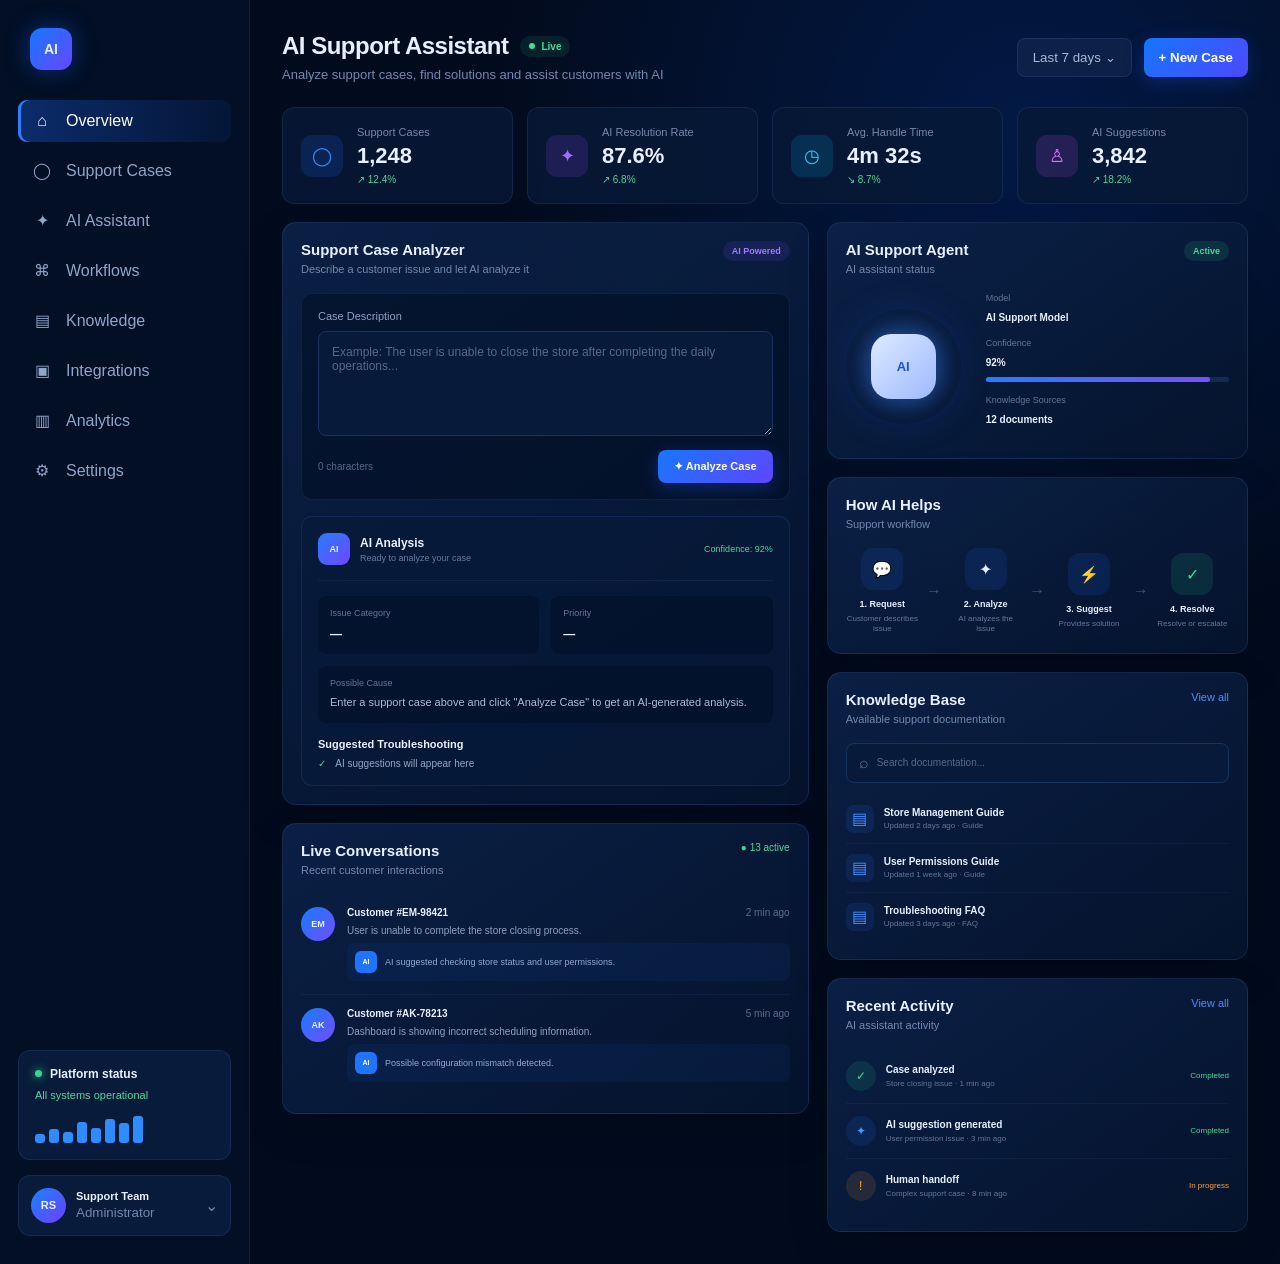
==== index.html @ 220fa3e8 "demo files" ====
<!DOCTYPE html>
<html lang="en">
<head>
    <meta charset="UTF-8">
    <meta name="viewport" content="width=device-width, initial-scale=1.0">

    <title>AI Support Assistant</title>

    <link rel="stylesheet" href="style.css">
</head>

<body>

    <div class="app-container">

        <!-- ================= SIDEBAR ================= -->

        <aside class="sidebar">

            <div class="logo">
                <div class="logo-icon">AI</div>
            </div>

            <nav class="navigation">

                <a href="#" class="nav-item active">
                    <span class="nav-icon">⌂</span>
                    <span>Overview</span>
                </a>

                <a href="#" class="nav-item">
                    <span class="nav-icon">◯</span>
                    <span>Support Cases</span>
                </a>

                <a href="#" class="nav-item">
                    <span class="nav-icon">✦</span>
                    <span>AI Assistant</span>
                </a>

                <a href="#" class="nav-item">
                    <span class="nav-icon">⌘</span>
                    <span>Workflows</span>
                </a>

                <a href="#" class="nav-item">
                    <span class="nav-icon">▤</span>
                    <span>Knowledge</span>
                </a>

                <a href="#" class="nav-item">
                    <span class="nav-icon">▣</span>
                    <span>Integrations</span>
                </a>

                <a href="#" class="nav-item">
                    <span class="nav-icon">▥</span>
                    <span>Analytics</span>
                </a>

                <a href="#" class="nav-item">
                    <span class="nav-icon">⚙</span>
                    <span>Settings</span>
                </a>

            </nav>

            <!-- System status -->

            <div class="system-status">

                <div class="status-title">
                    <span class="status-dot"></span>
                    Platform status
                </div>

                <div class="status-text">
                    All systems operational
                </div>

                <div class="mini-chart">
                    <span></span>
                    <span></span>
                    <span></span>
                    <span></span>
                    <span></span>
                    <span></span>
                    <span></span>
                    <span></span>
                </div>

            </div>

            <!-- User -->

            <div class="user-card">

                <div class="user-avatar">
                    RS
                </div>

                <div class="user-info">
                    <strong>Support Team</strong>
                    <small>Administrator</small>
                </div>

                <span class="dropdown">⌄</span>

            </div>

        </aside>


        <!-- ================= MAIN CONTENT ================= -->

        <main class="main-content">

            <!-- Header -->

            <header class="top-header">

                <div>

                    <div class="title-row">

                        <h1>AI Support Assistant</h1>

                        <span class="live-badge">
                            <span></span>
                            Live
                        </span>

                    </div>

                    <p>
                        Analyze support cases, find solutions and assist customers with AI
                    </p>

                </div>

                <div class="header-actions">

                    <button class="date-button">
                        Last 7 days
                        <span>⌄</span>
                    </button>

                    <button class="new-case-button">
                        + New Case
                    </button>

                </div>

            </header>


            <!-- ================= METRICS ================= -->

            <section class="metrics-grid">

                <div class="metric-card">

                    <div class="metric-icon blue">
                        ◯
                    </div>

                    <div class="metric-content">

                        <span>Support Cases</span>

                        <strong>1,248</strong>

                        <small class="positive">
                            ↗ 12.4%
                        </small>

                    </div>

                </div>


                <div class="metric-card">

                    <div class="metric-icon purple">
                        ✦
                    </div>

                    <div class="metric-content">

                        <span>AI Resolution Rate</span>

                        <strong>87.6%</strong>

                        <small class="positive">
                            ↗ 6.8%
                        </small>

                    </div>

                </div>


                <div class="metric-card">

                    <div class="metric-icon cyan">
                        ◷
                    </div>

                    <div class="metric-content">

                        <span>Avg. Handle Time</span>

                        <strong>4m 32s</strong>

                        <small class="positive">
                            ↘ 8.7%
                        </small>

                    </div>

                </div>


                <div class="metric-card">

                    <div class="metric-icon pink">
                        ♙
                    </div>

                    <div class="metric-content">

                        <span>AI Suggestions</span>

                        <strong>3,842</strong>

                        <small class="positive">
                            ↗ 18.2%
                        </small>

                    </div>

                </div>

            </section>


            <!-- ================= MAIN GRID ================= -->

            <section class="dashboard-grid">


                <!-- LEFT COLUMN -->

                <div class="left-column">


                    <!-- CASE ANALYZER -->

                    <div class="panel case-panel">

                        <div class="panel-header">

                            <div>

                                <h2>Support Case Analyzer</h2>

                                <p>
                                    Describe a customer issue and let AI analyze it
                                </p>

                            </div>

                            <span class="ai-badge">
                                AI Powered
                            </span>

                        </div>


                        <div class="case-input-area">

                            <label for="caseInput">
                                Case Description
                            </label>

                            <textarea
                                id="caseInput"
                                placeholder="Example: The user is unable to close the store after completing the daily operations..."
                            ></textarea>


                            <div class="input-footer">

                                <span>
                                    <span id="characterCount">0</span> characters
                                </span>

                                <button
                                    class="analyze-button"
                                    id="analyzeButton"
                                >
                                    <span>✦</span>
                                    Analyze Case
                                </button>

                            </div>

                        </div>


                        <!-- AI RESULT -->

                        <div
                            class="analysis-result"
                            id="analysisResult"
                        >

                            <div class="result-header">

                                <div class="result-title">

                                    <div class="ai-avatar">
                                        AI
                                    </div>

                                    <div>

                                        <strong>AI Analysis</strong>

                                        <small>
                                            Ready to analyze your case
                                        </small>

                                    </div>

                                </div>

                                <span class="confidence">
                                    Confidence: 92%
                                </span>

                            </div>


                            <div class="result-grid">

                                <div class="result-item">

                                    <span>Issue Category</span>

                                    <strong id="category">
                                        —
                                    </strong>

                                </div>


                                <div class="result-item">

                                    <span>Priority</span>

                                    <strong id="priority">
                                        —
                                    </strong>

                                </div>


                                <div class="result-item full">

                                    <span>Possible Cause</span>

                                    <p id="cause">
                                        Enter a support case above and click
                                        "Analyze Case" to get an AI-generated analysis.
                                    </p>

                                </div>

                            </div>


                            <div class="suggested-actions">

                                <h3>Suggested Troubleshooting</h3>

                                <ul id="suggestions">

                                    <li>
                                        <span>✓</span>
                                        AI suggestions will appear here
                                    </li>

                                </ul>

                            </div>

                        </div>

                    </div>


                    <!-- LIVE CONVERSATIONS -->

                    <div class="panel">

                        <div class="panel-header">

                            <div>

                                <h2>Live Conversations</h2>

                                <p>Recent customer interactions</p>

                            </div>

                            <span class="active-count">
                                ● 13 active
                            </span>

                        </div>


                        <div class="conversation">

                            <div class="conversation-avatar">
                                EM
                            </div>

                            <div class="conversation-content">

                                <div class="conversation-name">
                                    <strong>Customer #EM-98421</strong>
                                    <span>2 min ago</span>
                                </div>

                                <p>
                                    User is unable to complete the store closing process.
                                </p>

                                <div class="ai-message">

                                    <div class="small-ai">
                                        AI
                                    </div>

                                    <span>
                                        AI suggested checking store status and user permissions.
                                    </span>

                                </div>

                            </div>

                        </div>


                        <div class="conversation">

                            <div class="conversation-avatar">
                                AK
                            </div>

                            <div class="conversation-content">

                                <div class="conversation-name">
                                    <strong>Customer #AK-78213</strong>
                                    <span>5 min ago</span>
                                </div>

                                <p>
                                    Dashboard is showing incorrect scheduling information.
                                </p>

                                <div class="ai-message">

                                    <div class="small-ai">
                                        AI
                                    </div>

                                    <span>
                                        Possible configuration mismatch detected.
                                    </span>

                                </div>

                            </div>

                        </div>

                    </div>


                </div>


                <!-- RIGHT COLUMN -->

                <div class="right-column">


                    <!-- AI AGENT -->

                    <div class="panel agent-panel">

                        <div class="panel-header">

                            <div>

                                <h2>AI Support Agent</h2>

                                <p>AI assistant status</p>

                            </div>

                            <span class="active-badge">
                                Active
                            </span>

                        </div>


                        <div class="agent-body">

                            <div class="robot-container">

                                <div class="robot">
                                    AI
                                </div>

                            </div>


                            <div class="agent-details">

                                <div class="detail">

                                    <span>Model</span>

                                    <strong>AI Support Model</strong>

                                </div>

                                <div class="detail">

                                    <span>Confidence</span>

                                    <strong>92%</strong>

                                    <div class="confidence-bar">

                                        <div></div>

                                    </div>

                                </div>

                                <div class="detail">

                                    <span>Knowledge Sources</span>

                                    <strong>12 documents</strong>

                                </div>

                            </div>

                        </div>

                    </div>


                    <!-- HOW AI HELPS -->

                    <div class="panel">

                        <div class="panel-header">

                            <div>

                                <h2>How AI Helps</h2>

                                <p>Support workflow</p>

                            </div>

                        </div>


                        <div class="ai-flow">

                            <div class="flow-item">

                                <div class="flow-icon">
                                    💬
                                </div>

                                <strong>1. Request</strong>

                                <small>
                                    Customer describes issue
                                </small>

                            </div>


                            <div class="flow-arrow">
                                →
                            </div>


                            <div class="flow-item">

                                <div class="flow-icon">
                                    ✦
                                </div>

                                <strong>2. Analyze</strong>

                                <small>
                                    AI analyzes the issue
                                </small>

                            </div>


                            <div class="flow-arrow">
                                →
                            </div>


                            <div class="flow-item">

                                <div class="flow-icon">
                                    ⚡
                                </div>

                                <strong>3. Suggest</strong>

                                <small>
                                    Provides solution
                                </small>

                            </div>


                            <div class="flow-arrow">
                                →
                            </div>


                            <div class="flow-item">

                                <div class="flow-icon success">
                                    ✓
                                </div>

                                <strong>4. Resolve</strong>

                                <small>
                                    Resolve or escalate
                                </small>

                            </div>

                        </div>

                    </div>


                    <!-- KNOWLEDGE BASE -->

                    <div class="panel">

                        <div class="panel-header">

                            <div>

                                <h2>Knowledge Base</h2>

                                <p>Available support documentation</p>

                            </div>

                            <a href="#">
                                View all
                            </a>

                        </div>


                        <div class="search-box">

                            <span>⌕</span>

                            <input
                                type="text"
                                placeholder="Search documentation..."
                            >

                        </div>


                        <div class="knowledge-item">

                            <div class="document-icon">
                                ▤
                            </div>

                            <div>

                                <strong>
                                    Store Management Guide
                                </strong>

                                <small>
                                    Updated 2 days ago · Guide
                                </small>

                            </div>

                        </div>


                        <div class="knowledge-item">

                            <div class="document-icon">
                                ▤
                            </div>

                            <div>

                                <strong>
                                    User Permissions Guide
                                </strong>

                                <small>
                                    Updated 1 week ago · Guide
                                </small>

                            </div>

                        </div>


                        <div class="knowledge-item">

                            <div class="document-icon">
                                ▤
                            </div>

                            <div>

                                <strong>
                                    Troubleshooting FAQ
                                </strong>

                                <small>
                                    Updated 3 days ago · FAQ
                                </small>

                            </div>

                        </div>

                    </div>


                    <!-- RECENT ACTIVITY -->

                    <div class="panel">

                        <div class="panel-header">

                            <div>

                                <h2>Recent Activity</h2>

                                <p>AI assistant activity</p>

                            </div>

                            <a href="#">
                                View all
                            </a>

                        </div>


                        <div class="activity">

                            <div class="activity-icon green">
                                ✓
                            </div>

                            <div>

                                <strong>
                                    Case analyzed
                                </strong>

                                <small>
                                    Store closing issue · 1 min ago
                                </small>

                            </div>

                            <span class="completed">
                                Completed
                            </span>

                        </div>


                        <div class="activity">

                            <div class="activity-icon blue">
                                ✦
                            </div>

                            <div>

                                <strong>
                                    AI suggestion generated
                                </strong>

                                <small>
                                    User permission issue · 3 min ago
                                </small>

                            </div>

                            <span class="completed">
                                Completed
                            </span>

                        </div>


                        <div class="activity">

                            <div class="activity-icon orange">
                                !
                            </div>

                            <div>

                                <strong>
                                    Human handoff
                                </strong>

                                <small>
                                    Complex support case · 8 min ago
                                </small>

                            </div>

                            <span class="in-progress">
                                In progress
                            </span>

                        </div>

                    </div>


                </div>

            </section>

        </main>

    </div>


    <script src="script.js"></script>

</body>
</html>
---- style.css ----
/* ==============================
   GLOBAL
================================ */

* {
    margin: 0;
    padding: 0;
    box-sizing: border-box;
}

body {
    font-family: Arial, Helvetica, sans-serif;
    background: #020b1d;
    color: #e8f0ff;
    min-height: 100vh;
}

button,
input,
textarea {
    font-family: inherit;
}


/* ==============================
   APP CONTAINER
================================ */

.app-container {
    display: flex;
    min-height: 100vh;
    background:
        radial-gradient(
            circle at 80% 10%,
            rgba(0, 91, 255, 0.18),
            transparent 35%
        ),
        #020b1d;
}


/* ==============================
   SIDEBAR
================================ */

.sidebar {
    width: 250px;
    min-height: 100vh;
    background: rgba(3, 15, 38, 0.95);
    border-right: 1px solid rgba(100, 150, 255, 0.12);

    display: flex;
    flex-direction: column;

    padding: 28px 18px;
}

.logo {
    padding: 0 12px 30px;
}

.logo-icon {
    width: 42px;
    height: 42px;

    display: flex;
    align-items: center;
    justify-content: center;

    border-radius: 12px;

    background: linear-gradient(
        135deg,
        #1677ff,
        #6547ff
    );

    box-shadow: 0 0 25px rgba(30, 100, 255, 0.4);

    font-weight: 800;
    font-size: 14px;
}


/* ==============================
   NAVIGATION
================================ */

.navigation {
    display: flex;
    flex-direction: column;
    gap: 7px;
}

.nav-item {
    display: flex;
    align-items: center;
    gap: 14px;

    padding: 12px 14px;

    color: #8fa5c9;
    text-decoration: none;

    border-radius: 9px;

    transition: 0.2s ease;
}

.nav-item:hover {
    background: rgba(35, 91, 180, 0.15);
    color: white;
}

.nav-item.active {
    background: linear-gradient(
        90deg,
        rgba(30, 103, 255, 0.32),
        rgba(30, 103, 255, 0.08)
    );

    color: white;

    box-shadow:
        inset 3px 0 0 #2d7dff;
}

.nav-icon {
    width: 20px;
    text-align: center;
    font-size: 16px;
}


/* ==============================
   SYSTEM STATUS
================================ */

.system-status {
    margin-top: auto;

    padding: 16px;

    border-radius: 12px;

    background: rgba(12, 31, 65, 0.8);
    border: 1px solid rgba(85, 135, 220, 0.15);
}

.status-title {
    display: flex;
    align-items: center;
    gap: 8px;

    font-size: 12px;
    font-weight: 600;
}

.status-dot {
    width: 7px;
    height: 7px;

    border-radius: 50%;

    background: #35d58a;
    box-shadow: 0 0 10px #35d58a;
}

.status-text {
    margin-top: 8px;

    color: #4fd69a;
    font-size: 11px;
}

.mini-chart {
    height: 30px;

    display: flex;
    align-items: end;
    gap: 4px;

    margin-top: 12px;
}

.mini-chart span {
    width: 10px;
    height: 30%;

    background: #2e8cff;
    border-radius: 3px;
}

.mini-chart span:nth-child(2) {
    height: 45%;
}

.mini-chart span:nth-child(3) {
    height: 35%;
}

.mini-chart span:nth-child(4) {
    height: 70%;
}

.mini-chart span:nth-child(5) {
    height: 50%;
}

.mini-chart span:nth-child(6) {
    height: 80%;
}

.mini-chart span:nth-child(7) {
    height: 65%;
}

.mini-chart span:nth-child(8) {
    height: 90%;
}


/* ==============================
   USER CARD
================================ */

.user-card {
    margin-top: 15px;

    padding: 12px;

    display: flex;
    align-items: center;
    gap: 10px;

    background: rgba(12, 31, 65, 0.8);

    border: 1px solid rgba(85, 135, 220, 0.15);

    border-radius: 12px;
}

.user-avatar {
    width: 35px;
    height: 35px;

    display: flex;
    align-items: center;
    justify-content: center;

    border-radius: 50%;

    background: linear-gradient(
        135deg,
        #1684ff,
        #713cff
    );

    font-size: 11px;
    font-weight: bold;
}

.user-info {
    display: flex;
    flex-direction: column;
    flex: 1;
}

.user-info strong {
    font-size: 11px;
}

.user-info small {
    color: #7188ae;
    margin-top: 3px;
}

.dropdown {
    color: #7188ae;
}


/* ==============================
   MAIN CONTENT
================================ */

.main-content {
    flex: 1;

    padding: 32px;

    max-width: 1600px;
    margin: auto;
    width: 100%;
}


/* ==============================
   HEADER
================================ */

.top-header {
    display: flex;
    justify-content: space-between;
    align-items: center;

    margin-bottom: 25px;
}

.title-row {
    display: flex;
    align-items: center;
    gap: 12px;
}

.title-row h1 {
    font-size: 24px;
    letter-spacing: -0.5px;
}

.top-header p {
    margin-top: 7px;

    color: #7188ae;
    font-size: 13px;
}

.live-badge {
    display: flex;
    align-items: center;
    gap: 6px;

    padding: 5px 9px;

    border-radius: 20px;

    background: rgba(36, 211, 130, 0.1);

    color: #45dc95;

    font-size: 10px;
    font-weight: bold;
}

.live-badge span {
    width: 6px;
    height: 6px;

    border-radius: 50%;

    background: #45dc95;
}

.header-actions {
    display: flex;
    gap: 12px;
}

.date-button,
.new-case-button {
    border: none;
    border-radius: 8px;

    padding: 11px 15px;

    cursor: pointer;
}

.date-button {
    background: #0c2147;
    color: #a9b9d3;

    border: 1px solid rgba(100, 150, 220, 0.15);
}

.new-case-button {
    background: linear-gradient(
        135deg,
        #1675ff,
        #4c49ff
    );

    color: white;

    font-weight: 600;

    box-shadow: 0 5px 20px rgba(38, 95, 255, 0.25);
}


/* ==============================
   METRICS
================================ */

.metrics-grid {
    display: grid;

    grid-template-columns: repeat(4, 1fr);

    gap: 14px;

    margin-bottom: 18px;
}

.metric-card {
    display: flex;
    align-items: center;
    gap: 14px;

    padding: 18px;

    background: rgba(8, 25, 55, 0.85);

    border: 1px solid rgba(93, 139, 210, 0.13);

    border-radius: 12px;
}

.metric-icon {
    width: 42px;
    height: 42px;

    display: flex;
    align-items: center;
    justify-content: center;

    border-radius: 11px;

    font-size: 18px;
}

.metric-icon.blue {
    background: rgba(30, 115, 255, 0.16);
    color: #398aff;
}

.metric-icon.purple {
    background: rgba(143, 76, 255, 0.16);
    color: #a16cff;
}

.metric-icon.cyan {
    background: rgba(0, 192, 255, 0.14);
    color: #2fd1ff;
}

.metric-icon.pink {
    background: rgba(221, 70, 255, 0.14);
    color: #db72ff;
}

.metric-content {
    display: flex;
    flex-direction: column;
}

.metric-content span {
    color: #7589aa;
    font-size: 11px;
}

.metric-content strong {
    font-size: 22px;
    margin: 5px 0;
}

.positive {
    color: #42d996;
    font-size: 10px;
}


/* ==============================
   DASHBOARD GRID
================================ */

.dashboard-grid {
    display: grid;

    grid-template-columns: 1.25fr 1fr;

    gap: 18px;
}

.left-column,
.right-column {
    display: flex;
    flex-direction: column;
    gap: 18px;
}


/* ==============================
   PANELS
================================ */

.panel {
    background:
        linear-gradient(
            145deg,
            rgba(11, 34, 72, 0.92),
            rgba(5, 20, 46, 0.94)
        );

    border: 1px solid rgba(91, 140, 220, 0.14);

    border-radius: 14px;

    padding: 18px;

    box-shadow:
        0 15px 40px rgba(0, 0, 0, 0.15);
}

.panel-header {
    display: flex;
    justify-content: space-between;
    align-items: flex-start;

    margin-bottom: 18px;
}

.panel-header h2 {
    font-size: 15px;
}

.panel-header p {
    color: #7188ae;
    font-size: 11px;

    margin-top: 5px;
}

.panel-header a {
    color: #448fff;
    text-decoration: none;
    font-size: 11px;
}


/* ==============================
   AI BADGES
================================ */

.ai-badge,
.active-badge {
    padding: 5px 9px;

    border-radius: 20px;

    font-size: 9px;
    font-weight: bold;
}

.ai-badge {
    color: #9d7aff;
    background: rgba(135, 78, 255, 0.12);
}

.active-badge {
    color: #45d996;
    background: rgba(45, 210, 135, 0.12);
}


/* ==============================
   CASE INPUT
================================ */

.case-input-area {
    padding: 16px;

    background: rgba(3, 14, 35, 0.6);

    border: 1px solid rgba(90, 140, 220, 0.12);

    border-radius: 11px;
}

.case-input-area label {
    display: block;

    color: #8ea2c5;

    font-size: 11px;

    margin-bottom: 9px;
}

textarea {
    width: 100%;
    min-height: 105px;

    resize: vertical;

    padding: 13px;

    background: #071a39;

    border: 1px solid #16345e;

    border-radius: 8px;

    color: white;

    outline: none;

    font-size: 12px;
}

textarea:focus {
    border-color: #287fff;

    box-shadow:
        0 0 0 2px rgba(40, 127, 255, 0.1);
}

textarea::placeholder {
    color: #536987;
}

.input-footer {
    display: flex;
    align-items: center;
    justify-content: space-between;

    margin-top: 10px;

    color: #536987;

    font-size: 10px;
}

.analyze-button {
    border: none;

    padding: 10px 16px;

    border-radius: 8px;

    background: linear-gradient(
        135deg,
        #1677ff,
        #6045ff
    );

    color: white;

    font-size: 11px;
    font-weight: bold;

    cursor: pointer;

    box-shadow:
        0 5px 18px rgba(39, 91, 255, 0.3);

    transition: 0.2s;
}

.analyze-button:hover {
    transform: translateY(-1px);

    box-shadow:
        0 8px 25px rgba(39, 91, 255, 0.4);
}


/* ==============================
   ANALYSIS RESULT
================================ */

.analysis-result {
    margin-top: 16px;

    padding: 16px;

    background: rgba(8, 26, 58, 0.7);

    border: 1px solid rgba(60, 130, 255, 0.15);

    border-radius: 11px;
}

.result-header {
    display: flex;
    justify-content: space-between;
    align-items: center;

    padding-bottom: 15px;

    border-bottom: 1px solid rgba(100, 140, 200, 0.1);
}

.result-title {
    display: flex;
    align-items: center;
    gap: 10px;
}

.ai-avatar {
    width: 32px;
    height: 32px;

    display: flex;
    align-items: center;
    justify-content: center;

    border-radius: 9px;

    background: linear-gradient(
        135deg,
        #277dff,
        #7045ff
    );

    font-size: 9px;
    font-weight: bold;
}

.result-title strong {
    display: block;
    font-size: 12px;
}

.result-title small {
    display: block;

    color: #647b9f;

    margin-top: 3px;

    font-size: 9px;
}

.confidence {
    color: #45d996;

    font-size: 9px;
}

.result-grid {
    display: grid;

    grid-template-columns: 1fr 1fr;

    gap: 12px;

    margin-top: 15px;
}

.result-item {
    padding: 12px;

    background: rgba(2, 12, 31, 0.45);

    border-radius: 8px;
}

.result-item.full {
    grid-column: 1 / -1;
}

.result-item span {
    display: block;

    color: #607799;

    font-size: 9px;

    margin-bottom: 6px;
}

.result-item strong {
    font-size: 12px;
}

.result-item p {
    color: #a9bad3;

    font-size: 11px;

    line-height: 1.5;
}

.suggested-actions {
    margin-top: 15px;
}

.suggested-actions h3 {
    font-size: 11px;

    margin-bottom: 8px;
}

.suggested-actions ul {
    list-style: none;

    display: flex;
    flex-direction: column;

    gap: 7px;
}

.suggested-actions li {
    color: #93a8c8;

    font-size: 10px;
}

.suggested-actions li span {
    color: #42d996;

    margin-right: 7px;
}


/* ==============================
   CONVERSATIONS
================================ */

.active-count {
    color: #45d996;

    font-size: 10px;
}

.conversation {
    display: flex;

    gap: 12px;

    padding: 13px 0;

    border-bottom: 1px solid rgba(100, 140, 200, 0.08);
}

.conversation:last-child {
    border-bottom: none;
}

.conversation-avatar {
    width: 34px;
    height: 34px;

    flex-shrink: 0;

    display: flex;
    align-items: center;
    justify-content: center;

    border-radius: 50%;

    background: linear-gradient(
        135deg,
        #167cff,
        #714cff
    );

    font-size: 9px;
    font-weight: bold;
}

.conversation-content {
    flex: 1;
}

.conversation-name {
    display: flex;
    justify-content: space-between;

    font-size: 10px;
}

.conversation-name span {
    color: #586e91;
}

.conversation-content > p {
    color: #8ca0c0;

    font-size: 10px;

    margin: 7px 0;
}

.ai-message {
    display: flex;
    align-items: center;

    gap: 8px;

    padding: 8px;

    background: rgba(31, 105, 230, 0.08);

    border-radius: 7px;

    color: #8faad1;

    font-size: 9px;
}

.small-ai {
    width: 22px;
    height: 22px;

    display: flex;
    align-items: center;
    justify-content: center;

    background: #1f75ff;

    border-radius: 6px;

    color: white;

    font-size: 7px;
    font-weight: bold;
}


/* ==============================
   AGENT PANEL
================================ */

.agent-body {
    display: flex;

    align-items: center;

    gap: 25px;
}

.robot-container {
    width: 115px;
    height: 115px;

    display: flex;
    align-items: center;
    justify-content: center;

    border-radius: 50%;

    background:
        radial-gradient(
            circle,
            rgba(47, 126, 255, 0.25),
            transparent 65%
        );

    box-shadow:
        0 0 35px rgba(45, 105, 255, 0.15);
}

.robot {
    width: 65px;
    height: 65px;

    display: flex;
    align-items: center;
    justify-content: center;

    border-radius: 20px;

    background: linear-gradient(
        135deg,
        #dceaff,
        #9eb9ff
    );

    color: #1755cc;

    font-size: 13px;
    font-weight: 900;

    box-shadow:
        0 0 25px rgba(61, 133, 255, 0.5);
}

.agent-details {
    flex: 1;
}

.detail {
    margin-bottom: 13px;
}

.detail span {
    display: block;

    color: #607799;

    font-size: 9px;

    margin-bottom: 4px;
}

.detail strong {
    font-size: 10px;
}

.confidence-bar {
    height: 5px;

    background: #132b52;

    border-radius: 10px;

    margin-top: 7px;
}

.confidence-bar div {
    width: 92%;

    height: 100%;

    background: linear-gradient(
        90deg,
        #277cff,
        #7950ff
    );

    border-radius: inherit;
}


/* ==============================
   AI FLOW
================================ */

.ai-flow {
    display: flex;

    align-items: center;
    justify-content: space-between;

    gap: 7px;
}

.flow-item {
    flex: 1;

    text-align: center;
}

.flow-icon {
    width: 42px;
    height: 42px;

    display: flex;
    align-items: center;
    justify-content: center;

    margin: auto auto 9px;

    border-radius: 12px;

    background: rgba(35, 110, 255, 0.12);

    font-size: 16px;
}

.flow-icon.success {
    color: #42dc97;

    background: rgba(42, 213, 139, 0.12);
}

.flow-item strong {
    display: block;

    font-size: 9px;

    margin-bottom: 5px;
}

.flow-item small {
    display: block;

    color: #62799d;

    font-size: 8px;

    line-height: 1.3;
}

.flow-arrow {
    color: #315a91;
}


/* ==============================
   KNOWLEDGE BASE
================================ */

.search-box {
    display: flex;

    align-items: center;

    gap: 8px;

    padding: 10px 12px;

    background: #071a39;

    border: 1px solid #16345e;

    border-radius: 8px;

    margin-bottom: 12px;
}

.search-box span {
    color: #5d7599;
}

.search-box input {
    flex: 1;

    border: none;
    outline: none;

    background: transparent;

    color: white;

    font-size: 10px;
}

.search-box input::placeholder {
    color: #526a8c;
}

.knowledge-item {
    display: flex;

    align-items: center;

    gap: 10px;

    padding: 10px 0;

    border-bottom: 1px solid rgba(100, 140, 200, 0.08);
}

.knowledge-item:last-child {
    border-bottom: none;
}

.document-icon {
    width: 28px;
    height: 28px;

    display: flex;
    align-items: center;
    justify-content: center;

    border-radius: 7px;

    background: rgba(41, 118, 255, 0.12);

    color: #4790ff;
}

.knowledge-item strong {
    display: block;

    font-size: 10px;
}

.knowledge-item small {
    display: block;

    color: #607799;

    font-size: 8px;

    margin-top: 3px;
}


/* ==============================
   RECENT ACTIVITY
================================ */

.activity {
    display: flex;

    align-items: center;

    gap: 10px;

    padding: 12px 0;

    border-bottom: 1px solid rgba(100, 140, 200, 0.08);
}

.activity:last-child {
    border-bottom: none;
}

.activity-icon {
    width: 30px;
    height: 30px;

    display: flex;
    align-items: center;
    justify-content: center;

    border-radius: 50%;

    font-size: 12px;
}

.activity-icon.green {
    background: rgba(42, 214, 140, 0.12);
    color: #43dc98;
}

.activity-icon.blue {
    background: rgba(40, 120, 255, 0.12);
    color: #4b94ff;
}

.activity-icon.orange {
    background: rgba(255, 160, 50, 0.12);
    color: #ffa032;
}

.activity > div:nth-child(2) {
    flex: 1;
}

.activity strong {
    display: block;

    font-size: 10px;
}

.activity small {
    display: block;

    color: #607799;

    font-size: 8px;

    margin-top: 4px;
}

.completed,
.in-progress {
    font-size: 8px;
}

.completed {
    color: #43d997;
}

.in-progress {
    color: #ffa032;
}


/* ==============================
   RESPONSIVE
================================ */

@media (max-width: 1100px) {

    .sidebar {
        width: 210px;
    }

    .metrics-grid {
        grid-template-columns: repeat(2, 1fr);
    }

    .dashboard-grid {
        grid-template-columns: 1fr;
    }

}


@media (max-width: 700px) {

    .sidebar {
        display: none;
    }

    .main-content {
        padding: 18px;
    }

    .top-header {
        flex-direction: column;
        align-items: flex-start;
        gap: 15px;
    }

    .metrics-grid {
        grid-template-columns: 1fr;
    }

    .ai-flow {
        flex-direction: column;
    }

    .flow-arrow {
        transform: rotate(90deg);
    }

    .result-grid {
        grid-template-columns: 1fr;
    }

}
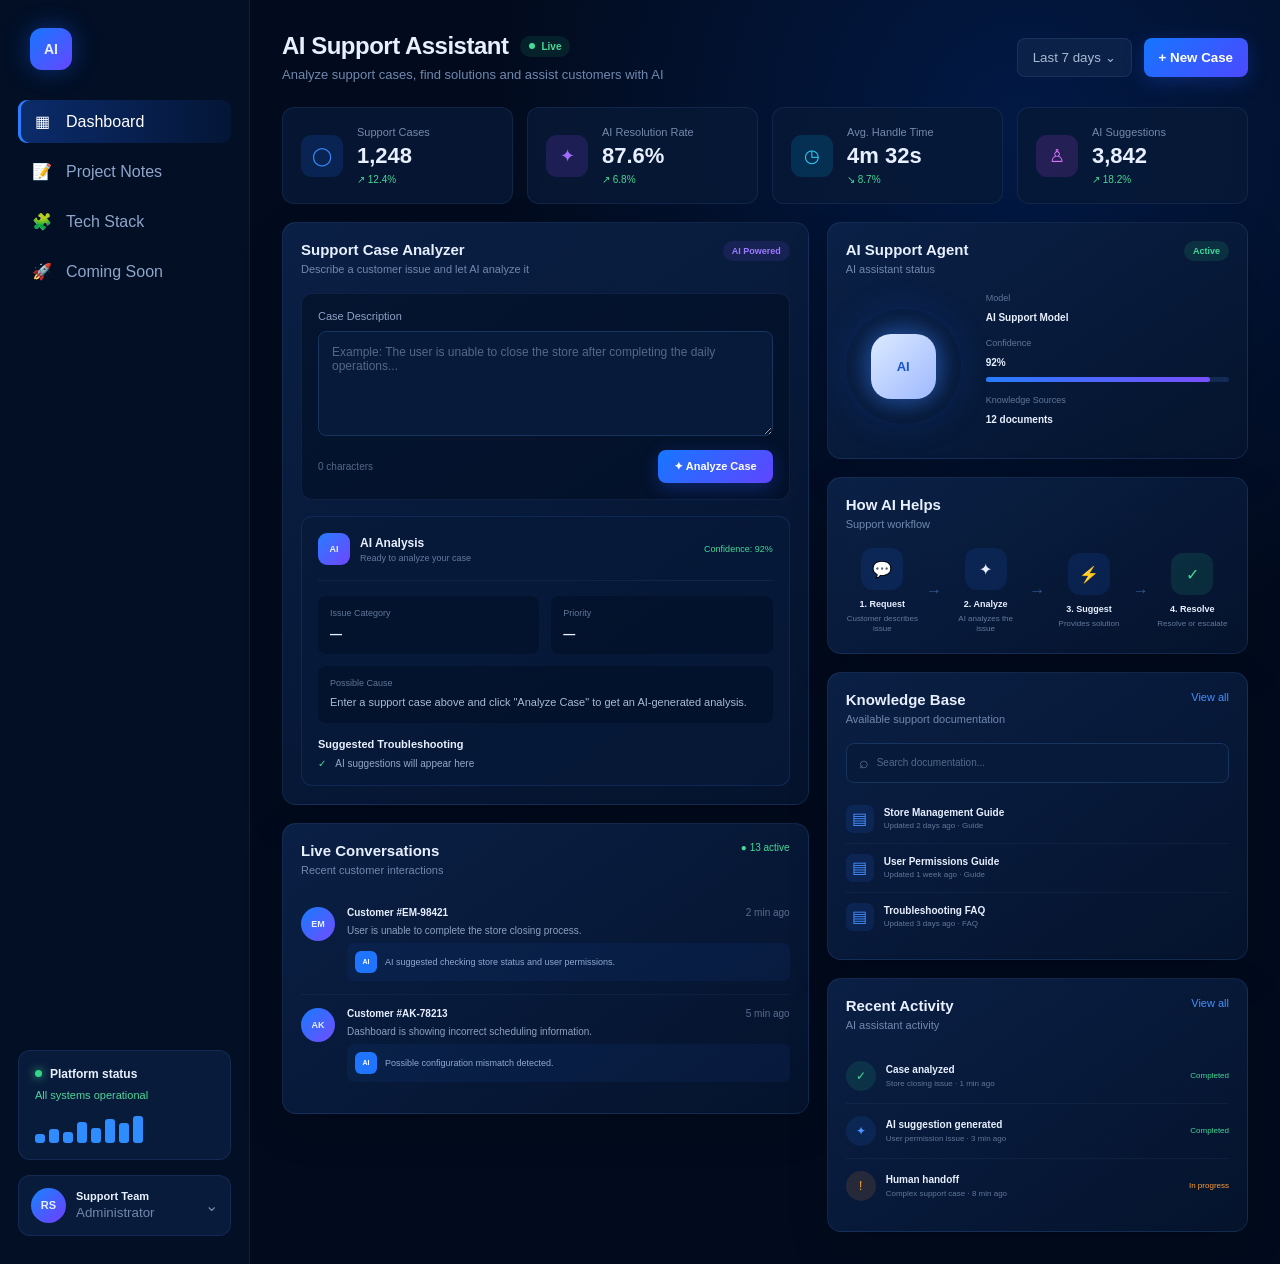
==== commit 05b9fc45: "enhance project structure with new pages, navigation, and styling; add CORS support in Flask app" ====
--- a/index.html
+++ b/index.html
@@ -24,11 +24,11 @@
             <nav class="navigation">
 
                 <a href="#" class="nav-item active">
-                    <span class="nav-icon">⌂</span>
-                    <span>Overview</span>
+                    <span class="nav-icon">▦</span>
+                    <span>Dashboard</span>
                 </a>
 
-                <a href="#" class="nav-item">
+                <!-- <a href="#" class="nav-item">
                     <span class="nav-icon">◯</span>
                     <span>Support Cases</span>
                 </a>
@@ -56,14 +56,39 @@
                 <a href="#" class="nav-item">
                     <span class="nav-icon">▥</span>
                     <span>Analytics</span>
+                </a> -->
+
+                <a href="#" class="nav-item page-link" data-page="notes">
+                    <span class="nav-icon">📝</span>
+                    <span>Project Notes</span>
                 </a>
 
-                <a href="#" class="nav-item">
+                <a href="#" class="nav-item page-link" data-page="techstack">
+                    <span class="nav-icon">🧩</span>
+                    <span>Tech Stack</span>
+                </a>
+
+                <a href="#" class="nav-item page-link" data-page="comingSoon">
+                    <span class="nav-icon">🚀</span>
+                    <span>Coming Soon</span>
+                </a>
+
+                <!-- <a href="#" class="nav-item">
                     <span class="nav-icon">⚙</span>
                     <span>Settings</span>
-                </a>
+                </a> -->
 
             </nav>
+
+            <!-- <div class="theme-switcher">
+                <span class="theme-icon" id="themeIcon">🌙</span>
+                <span id="themeText">Dark Mode</span>
+
+                <label class="switch">
+                    <input type="checkbox" id="themeToggle">
+                    <span class="slider"></span>
+                </label>
+            </div> -->
 
             <!-- System status -->
 
@@ -870,6 +895,293 @@
 
         </main>
 
+        <!-- ================= PROJECT NOTES ================= -->
+
+<section class="content-page" id="notesPage">
+
+    <div class="page-title">
+        <span class="page-badge">PROJECT NOTES</span>
+
+        <h1>AI Support Assistant</h1>
+
+        <p>
+            Project introduction, architecture and learning notes.
+        </p>
+    </div>
+
+
+    <div class="notes-grid">
+
+        <div class="info-card">
+            <div class="card-icon">🤖</div>
+
+            <h2>Project Introduction</h2>
+
+            <p>
+                AI Support Assistant is an enterprise-style support
+                application designed to analyze customer support cases,
+                identify possible issues and provide troubleshooting
+                suggestions.
+            </p>
+
+            <p>
+                The project is being developed as a learning and
+                demonstration application while exploring Python,
+                backend development and AI integration.
+            </p>
+        </div>
+
+
+        <div class="info-card">
+
+            <div class="card-icon">🔄</div>
+
+            <h2>How It Works</h2>
+
+            <div class="architecture-flow">
+
+                <span>HTML / CSS</span>
+
+                <span>→</span>
+
+                <span>JavaScript</span>
+
+                <span>→</span>
+
+                <span>Flask</span>
+
+                <span>→</span>
+
+                <span>Python</span>
+
+                <span>→</span>
+
+                <span>AI</span>
+
+            </div>
+
+        </div>
+
+
+        <div class="info-card">
+
+            <div class="card-icon">🎯</div>
+
+            <h2>Current Goal</h2>
+
+            <p>
+                Build a working support-case analyzer that demonstrates
+                frontend, backend and AI concepts in a single application.
+            </p>
+
+        </div>
+
+    </div>
+
+</section>
+
+<!-- ================= TECH STACK ================= -->
+
+<section class="content-page" id="techstackPage">
+
+    <div class="page-title">
+
+        <span class="page-badge">TECHNOLOGY</span>
+
+        <h1>Technology Stack</h1>
+
+        <p>
+            Technologies currently used in the AI Support Assistant.
+        </p>
+
+    </div>
+
+
+    <div class="stack-grid">
+
+        <div class="stack-card">
+            <div class="stack-icon html-icon">HTML</div>
+
+            <h2>HTML</h2>
+
+            <p>
+                Used to create the structure of the web application.
+            </p>
+
+            <span class="status-badge used">
+                ✓ Used
+            </span>
+        </div>
+
+
+        <div class="stack-card">
+            <div class="stack-icon css-icon">CSS</div>
+
+            <h2>CSS</h2>
+
+            <p>
+                Used to create the enterprise-style user interface,
+                layout and visual design.
+            </p>
+
+            <span class="status-badge used">
+                ✓ Used
+            </span>
+        </div>
+
+
+        <div class="stack-card">
+            <div class="stack-icon js-icon">JS</div>
+
+            <h2>JavaScript</h2>
+
+            <p>
+                Used for frontend interaction, event handling and
+                communication with the backend.
+            </p>
+
+            <span class="status-badge used">
+                ✓ Used
+            </span>
+        </div>
+
+
+        <div class="stack-card">
+            <div class="stack-icon python-icon">Py</div>
+
+            <h2>Python</h2>
+
+            <p>
+                Used as the backend programming language and for future
+                AI integration.
+            </p>
+
+            <span class="status-badge used">
+                ✓ Used
+            </span>
+        </div>
+
+
+        <div class="stack-card">
+            <div class="stack-icon flask-icon">Fl</div>
+
+            <h2>Flask</h2>
+
+            <p>
+                Python web framework used to create the backend API.
+            </p>
+
+            <span class="status-badge used">
+                ✓ Used
+            </span>
+        </div>
+
+
+        <div class="stack-card upcoming-card">
+
+            <div class="stack-icon ai-icon">✦</div>
+
+            <h2>AI / LLM</h2>
+
+            <p>
+                Planned for the next stage of the project to perform
+                actual intelligent case analysis.
+            </p>
+
+            <span class="status-badge upcoming">
+                Coming Soon
+            </span>
+
+        </div>
+
+    </div>
+
+</section>
+
+<!-- ================= COMING SOON ================= -->
+
+<section class="content-page" id="comingSoonPage">
+
+    <div class="page-title">
+
+        <span class="page-badge">ROADMAP</span>
+
+        <h1>Coming Soon</h1>
+
+        <p>
+            The next evolution of the AI Support Assistant.
+        </p>
+
+    </div>
+
+
+    <div class="coming-soon-card">
+
+        <div class="coming-icon">
+            ✦
+        </div>
+
+        <h2>Actual AI Integration</h2>
+
+        <p>
+            The current application is connected to a Python Flask
+            backend. The next stage is to integrate an actual AI model
+            so that support cases can be analyzed intelligently.
+        </p>
+
+
+        <div class="roadmap">
+
+            <div class="roadmap-item completed">
+                <span>✓</span>
+                <div>
+                    <strong>Frontend UI</strong>
+                    <small>HTML + CSS + JavaScript</small>
+                </div>
+            </div>
+
+
+            <div class="roadmap-item completed">
+                <span>✓</span>
+                <div>
+                    <strong>Backend API</strong>
+                    <small>Python + Flask</small>
+                </div>
+            </div>
+
+
+            <div class="roadmap-item completed">
+                <span>✓</span>
+                <div>
+                    <strong>Frontend ↔ Backend</strong>
+                    <small>API communication</small>
+                </div>
+            </div>
+
+
+            <div class="roadmap-item upcoming">
+                <span>✦</span>
+                <div>
+                    <strong>AI Integration</strong>
+                    <small>LLM-powered case analysis</small>
+                </div>
+            </div>
+
+
+            <div class="roadmap-item upcoming">
+                <span>✦</span>
+                <div>
+                    <strong>Knowledge Base / RAG</strong>
+                    <small>Context-aware support suggestions</small>
+                </div>
+            </div>
+
+        </div>
+
+    </div>
+
+</section>
+
     </div>
 
 
--- a/style.css
+++ b/style.css
@@ -1315,4 +1315,403 @@
         grid-template-columns: 1fr;
     }
 
+}
+
+/* =========================================
+   PROJECT NOTES / EXTRA PAGES
+   ========================================= */
+
+.content-page {
+    display: none;
+    animation: pageFade 0.25s ease;
+}
+
+@keyframes pageFade {
+    from {
+        opacity: 0;
+        transform: translateY(8px);
+    }
+
+    to {
+        opacity: 1;
+        transform: translateY(0);
+    }
+}
+
+
+.page-title {
+    margin-bottom: 28px;
+}
+
+.page-title h1 {
+    font-size: 32px;
+    margin: 10px 0;
+}
+
+.page-title p {
+    opacity: 0.7;
+}
+
+
+.page-badge {
+    display: inline-block;
+    padding: 6px 10px;
+    border-radius: 20px;
+    font-size: 11px;
+    font-weight: 700;
+    letter-spacing: 1px;
+    color: #7ea7ff;
+    background: rgba(70, 110, 255, 0.12);
+}
+
+
+/* =========================================
+   NOTES
+   ========================================= */
+
+.notes-grid {
+    display: grid;
+    grid-template-columns: repeat(2, 1fr);
+    gap: 18px;
+}
+
+.info-card {
+    padding: 24px;
+    border-radius: 16px;
+    background: rgba(15, 34, 72, 0.72);
+    border: 1px solid rgba(100, 140, 220, 0.18);
+}
+
+.info-card h2 {
+    margin: 12px 0;
+}
+
+.info-card p {
+    line-height: 1.7;
+    opacity: 0.75;
+}
+
+.card-icon {
+    font-size: 28px;
+}
+
+
+.architecture-flow {
+    display: flex;
+    flex-wrap: wrap;
+    gap: 10px;
+    align-items: center;
+    margin-top: 20px;
+}
+
+.architecture-flow span {
+    padding: 10px 13px;
+    border-radius: 10px;
+    background: rgba(40, 90, 200, 0.18);
+    border: 1px solid rgba(80, 130, 255, 0.2);
+}
+
+
+/* =========================================
+   TECH STACK
+   ========================================= */
+
+.stack-grid {
+    display: grid;
+    grid-template-columns: repeat(3, 1fr);
+    gap: 18px;
+}
+
+.stack-card {
+    padding: 22px;
+    border-radius: 16px;
+    background: rgba(15, 34, 72, 0.72);
+    border: 1px solid rgba(100, 140, 220, 0.18);
+    transition: transform 0.2s ease, border-color 0.2s ease;
+}
+
+.stack-card:hover {
+    transform: translateY(-4px);
+    border-color: rgba(80, 140, 255, 0.5);
+}
+
+.stack-card h2 {
+    margin: 16px 0 8px;
+}
+
+.stack-card p {
+    opacity: 0.7;
+    line-height: 1.6;
+}
+
+
+.stack-icon {
+    width: 52px;
+    height: 52px;
+    border-radius: 14px;
+    display: flex;
+    align-items: center;
+    justify-content: center;
+    font-weight: 800;
+    background: rgba(40, 100, 220, 0.18);
+}
+
+
+.status-badge {
+    display: inline-block;
+    margin-top: 15px;
+    padding: 5px 9px;
+    border-radius: 20px;
+    font-size: 11px;
+}
+
+.status-badge.used {
+    background: rgba(40, 200, 130, 0.12);
+    color: #55d99b;
+}
+
+.status-badge.upcoming {
+    background: rgba(150, 90, 255, 0.14);
+    color: #ad82ff;
+}
+
+
+/* =========================================
+   COMING SOON
+   ========================================= */
+
+.coming-soon-card {
+    max-width: 850px;
+    padding: 40px;
+    border-radius: 20px;
+    text-align: center;
+    background: linear-gradient(
+        145deg,
+        rgba(17, 43, 90, 0.95),
+        rgba(10, 27, 60, 0.95)
+    );
+    border: 1px solid rgba(90, 140, 255, 0.2);
+}
+
+.coming-icon {
+    width: 70px;
+    height: 70px;
+    margin: 0 auto 20px;
+    display: flex;
+    align-items: center;
+    justify-content: center;
+    border-radius: 20px;
+    font-size: 32px;
+    background: rgba(80, 100, 255, 0.16);
+}
+
+.coming-soon-card p {
+    max-width: 650px;
+    margin: 0 auto;
+    line-height: 1.7;
+    opacity: 0.7;
+}
+
+
+.roadmap {
+    margin-top: 35px;
+    text-align: left;
+}
+
+.roadmap-item {
+    display: flex;
+    align-items: center;
+    gap: 15px;
+    padding: 16px;
+    margin-bottom: 10px;
+    border-radius: 12px;
+    background: rgba(5, 18, 45, 0.5);
+}
+
+.roadmap-item > span {
+    width: 34px;
+    height: 34px;
+    display: flex;
+    align-items: center;
+    justify-content: center;
+    border-radius: 50%;
+}
+
+.roadmap-item.completed > span {
+    background: rgba(50, 210, 140, 0.15);
+    color: #55d99b;
+}
+
+.roadmap-item.upcoming > span {
+    background: rgba(120, 90, 255, 0.15);
+    color: #ad82ff;
+}
+
+.roadmap-item small {
+    display: block;
+    margin-top: 4px;
+    opacity: 0.6;
+}
+
+
+/* =========================================
+   THEME SWITCH
+   ========================================= */
+
+.theme-switcher {
+    display: flex;
+    align-items: center;
+    gap: 9px;
+    padding: 14px 12px;
+    margin-top: 12px;
+    font-size: 13px;
+    opacity: 0.9;
+}
+
+.theme-icon {
+    font-size: 15px;
+}
+
+
+.switch {
+    position: relative;
+    width: 40px;
+    height: 22px;
+    margin-left: auto;
+}
+
+.switch input {
+    opacity: 0;
+    width: 0;
+    height: 0;
+}
+
+.slider {
+    position: absolute;
+    inset: 0;
+    cursor: pointer;
+    border-radius: 30px;
+    background: #24385e;
+    transition: 0.3s;
+}
+
+.slider::before {
+    content: "";
+    position: absolute;
+    width: 16px;
+    height: 16px;
+    left: 3px;
+    top: 3px;
+    border-radius: 50%;
+    background: white;
+    transition: 0.3s;
+}
+
+.switch input:checked + .slider {
+    background: #3f6df6;
+}
+
+.switch input:checked + .slider::before {
+    transform: translateX(18px);
+}
+
+
+/* =========================================
+   LIGHT MODE
+   ========================================= */
+
+body.light-mode {
+    background: #f4f7fc;
+    color: #17213a;
+}
+
+body.light-mode .sidebar {
+    background: #ffffff;
+    border-right-color: #dce4f2;
+}
+
+body.light-mode .main-content {
+    background: #f4f7fc;
+}
+
+body.light-mode .panel,
+body.light-mode .metric-card,
+body.light-mode .info-card,
+body.light-mode .stack-card {
+    background: #ffffff;
+    border-color: #dce4f2;
+}
+
+body.light-mode .coming-soon-card {
+    background: linear-gradient(
+        145deg,
+        #ffffff,
+        #edf3ff
+    );
+    border-color: #dce4f2;
+}
+
+body.light-mode .roadmap-item {
+    background: #f4f7fc;
+}
+
+body.light-mode .page-title p,
+body.light-mode .info-card p,
+body.light-mode .stack-card p,
+body.light-mode .coming-soon-card p {
+    color: #53627c;
+}
+
+body.light-mode .architecture-flow span {
+    background: #edf3ff;
+    border-color: #d5e1fb;
+}
+
+
+/* =========================================
+   RESPONSIVE
+   ========================================= */
+
+@media (max-width: 900px) {
+
+    .stack-grid {
+        grid-template-columns: repeat(2, 1fr);
+    }
+
+    .notes-grid {
+        grid-template-columns: 1fr;
+    }
+}
+
+@media (max-width: 600px) {
+
+    .stack-grid {
+        grid-template-columns: 1fr;
+    }
+
+    .coming-soon-card {
+        padding: 25px;
+    }
+}
+
+/* =========================================
+   CENTER EXTRA PAGES
+   ========================================= */
+
+.content-page {
+    width: 100%;
+    max-width: 1200px;
+    margin: 0 auto;
+    padding: 10px 20px 40px;
+    box-sizing: border-box;
+}
+
+.content-page .page-title {
+    text-align: center;
+}
+
+.content-page .coming-soon-card {
+    width: 100%;
+    max-width: 900px;
+    margin: 30px auto 0;
 }
